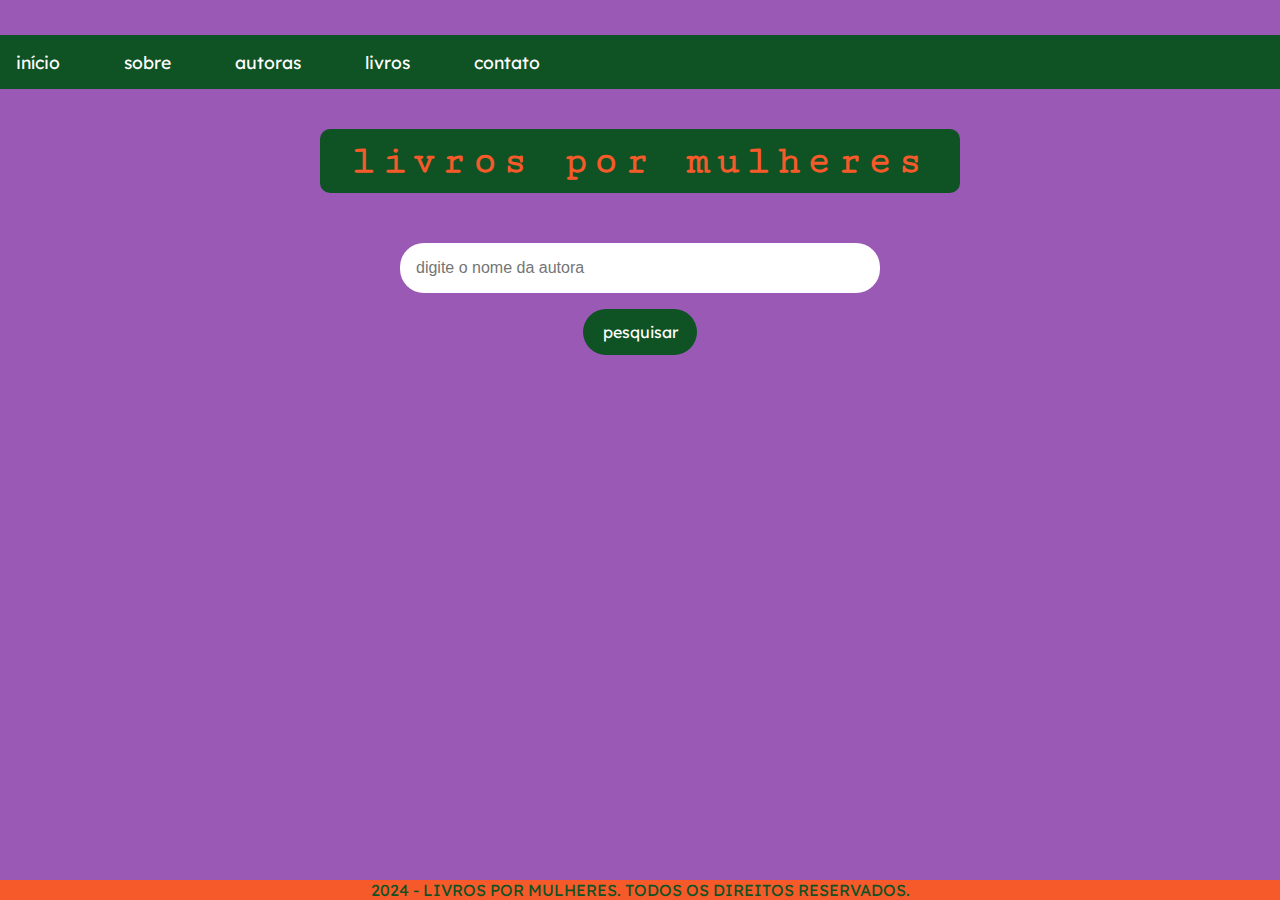
==== index.html @ 4cad2289 "atualização css e links" ====
<!DOCTYPE html>
<html lang="pt-br">
<head>
    <meta charset="UTF-8">
    <meta name="viewport" content="width=device-width, initial-scale=1.0">
    <link rel="stylesheet" href="styles.css">
    <title>Livros por Mulheres</title>
</head>
<body>
    <header>
            <nav>
                <ul class="menu">
                    <li><a href="#inicio">início</a></li>
                    <li><a href="#sobre">sobre</a></li>
                    <li><a href="#autoras">autoras</a></li>
                    <li><a href="#livros">livros</a></li>
                    <li><a href="#contato">contato</a></li>
                </ul>
            </nav>
        </header>
       <h1>livros por mulheres</h1> 
    <main>
        <section>  
            <input type="text" placeholder="digite o nome da autora" id="campo-pesquisa">
            <button onclick="pesquisar()" class="btn-pesquisa">pesquisar</button>
        </section>
        <section class="resultados-pesquisa" id="resultados-pesquisa"> 
        </section>
    </main>
    <footer>
        <p> 2024 - livros por mulheres. todos os direitos reservados.</p>
    </footer>
    <script src="dados.js"></script>
    <script src="app.js"></script>
</body>
</html>
---- styles.css ----
/* Importa as fontes do Google Fonts */
@import url('https://fonts.googleapis.com/css2?family=Cutive+Mono:ital,wght@0,400&display=swap');
@import url('https://fonts.googleapis.com/css2?family=Lexend+Deca:wght@100..900&display=swap');

* {
    margin: 0;
    padding: 0;
    box-sizing: border-box;
}

body {
    font-family: "Cutive mono", sans-serif;
    background-color: #9b59b6;
    display: flex;
    flex-direction: column;
    align-items: center;
    justify-content: center;
    height: 100vh;
    margin: 0;
    padding: 0;
    overflow: hidden;
}

nav {
    background-color: #0f5224;
    width: 100vw; 
    padding: 1rem 0; 
    display: flex;
    justify-content: left;
}

.menu {
    list-style-type: none;
    display: flex;
    gap: 2rem; 
}

.menu li a {
    text-decoration: none;
    color: #fff;
    font-size: 1.1rem;
    font-family: 'Lexend Deca', sans-serif;
    transition: color 0.3s;
    padding: 0.5rem 1rem;
    border-radius: 8px;
}

.menu li a:hover {
    color: #f65a2a; /* Cor de destaque no hover */
}

/* Animação para o título */
h1 {
    font-size: 2.5rem;
    color: #f65a2a;
    background-color: #0f5224;
    width: 50vw;
    text-align: center;
    letter-spacing: 0.4rem;
    padding: 10px;
    border-radius: 10px;
    animation: fadeIn 2s ease;
    margin: auto;
    margin-top: 40px;
    margin-bottom: 50px;
}

/* Transição suave para os botões */
section button, .btn-pesquisa {
    padding: 0.8rem 1.2rem;
    border: none;
    border-radius: 1.5rem;
    background-color: #0f5224;
    color: #fff;
    font-family: 'Lexend Deca';
    font-size: 1rem;
    cursor: pointer;
    transition: background-color 0.3s ease, transform 0.2s ease;
}

section button:hover, .btn-pesquisa:hover {
    background-color: #f65a2a;
    box-shadow: 0 4px 8px rgba(0, 0, 0, 0.2);
    transform: scale(1.05);
}

section {
    display: flex;
    flex-direction: column;
    align-items: center;
    margin-bottom: 3rem;
}

section input {
    width: 30rem;
    border: none;
    padding: 1rem;
    border-radius: 1.5rem;
    margin-bottom: 1rem;
    color: #45474B;
    font-size: 1rem;
    box-sizing: border-box;
}

.resultados-pesquisa {
    width: 60rem;
    height: 46vh;
    overflow-y: auto;
    margin-top: 1rem;
    padding: 1rem;
    border-radius: 0.6rem;
    font-family: 'Lexend Deca';
}

/* Animação de entrada para itens de resultado */
.item-resultado {
    background: #FFFFFF;
    border-radius: 0.6rem;
    padding: 1rem;
    margin-bottom: 1rem;
    box-shadow: 0 2px 4px rgba(0, 0, 0, 0.1);
    opacity: 0;
    transform: translateY(20px);
    animation: slideUp 0.5s forwards;
}

@keyframes slideUp {
    to {
        opacity: 1;
        transform: translateY(0);
    }
}

@keyframes fadeIn {
    from {
        opacity: 0;
    }
    to {
        opacity: 1;
    }
}

.item-resultado h2 {
    font-size: 1.5rem;
    color: #222831;
}

.item-resultado a {
    text-decoration: none;
    color: #f65a2a;
    text-transform: uppercase;
}

.item-resultado a:hover {
    text-decoration: underline;
}

.descricao-meta {
    color: #45474B;
    margin: 0.5rem 0;
    font-family: 'Lexend Deca';
}

footer {
    background-color: #f65a2a;
    color: #0f5224;
    text-align: center;
    padding: 0;
    width: 100%;
    position: absolute;
    bottom: 0;
    font-size: 1rem;
    font-family: 'Lexend Deca', sans-serif;
    text-transform: uppercase;
}

@media (max-width: 768px) {
    h1 {
        font-size: 2rem;
        letter-spacing: 0.2rem;
    }

    section input {
        width: 25rem;
        padding: 0.8rem;
    }

    .resultados-pesquisa {
        width: 40rem;
        height: 40vh;
    }

    .item-resultado h2 {
        font-size: 1.3rem;
    }
}

@media (max-width: 480px) {
    h1 {
        font-size: 1.8rem;
        letter-spacing: 0.1rem;
    }

    section input {
        width: 17rem;
    }

    section button {
        padding: 0.6rem 1rem;
        font-size: 0.9rem;
    }

    .resultados-pesquisa {
        width: 90%;
        height: 50vh;
    }

    .item-resultado h2 {
        font-size: 1.1rem;
    }

    footer {
        font-size: 0.9rem;
    }
}
@media (max-width: 768px) {
    .nav {
        flex-direction: column;
        gap: 1rem;
        align-items: center;
    }
}
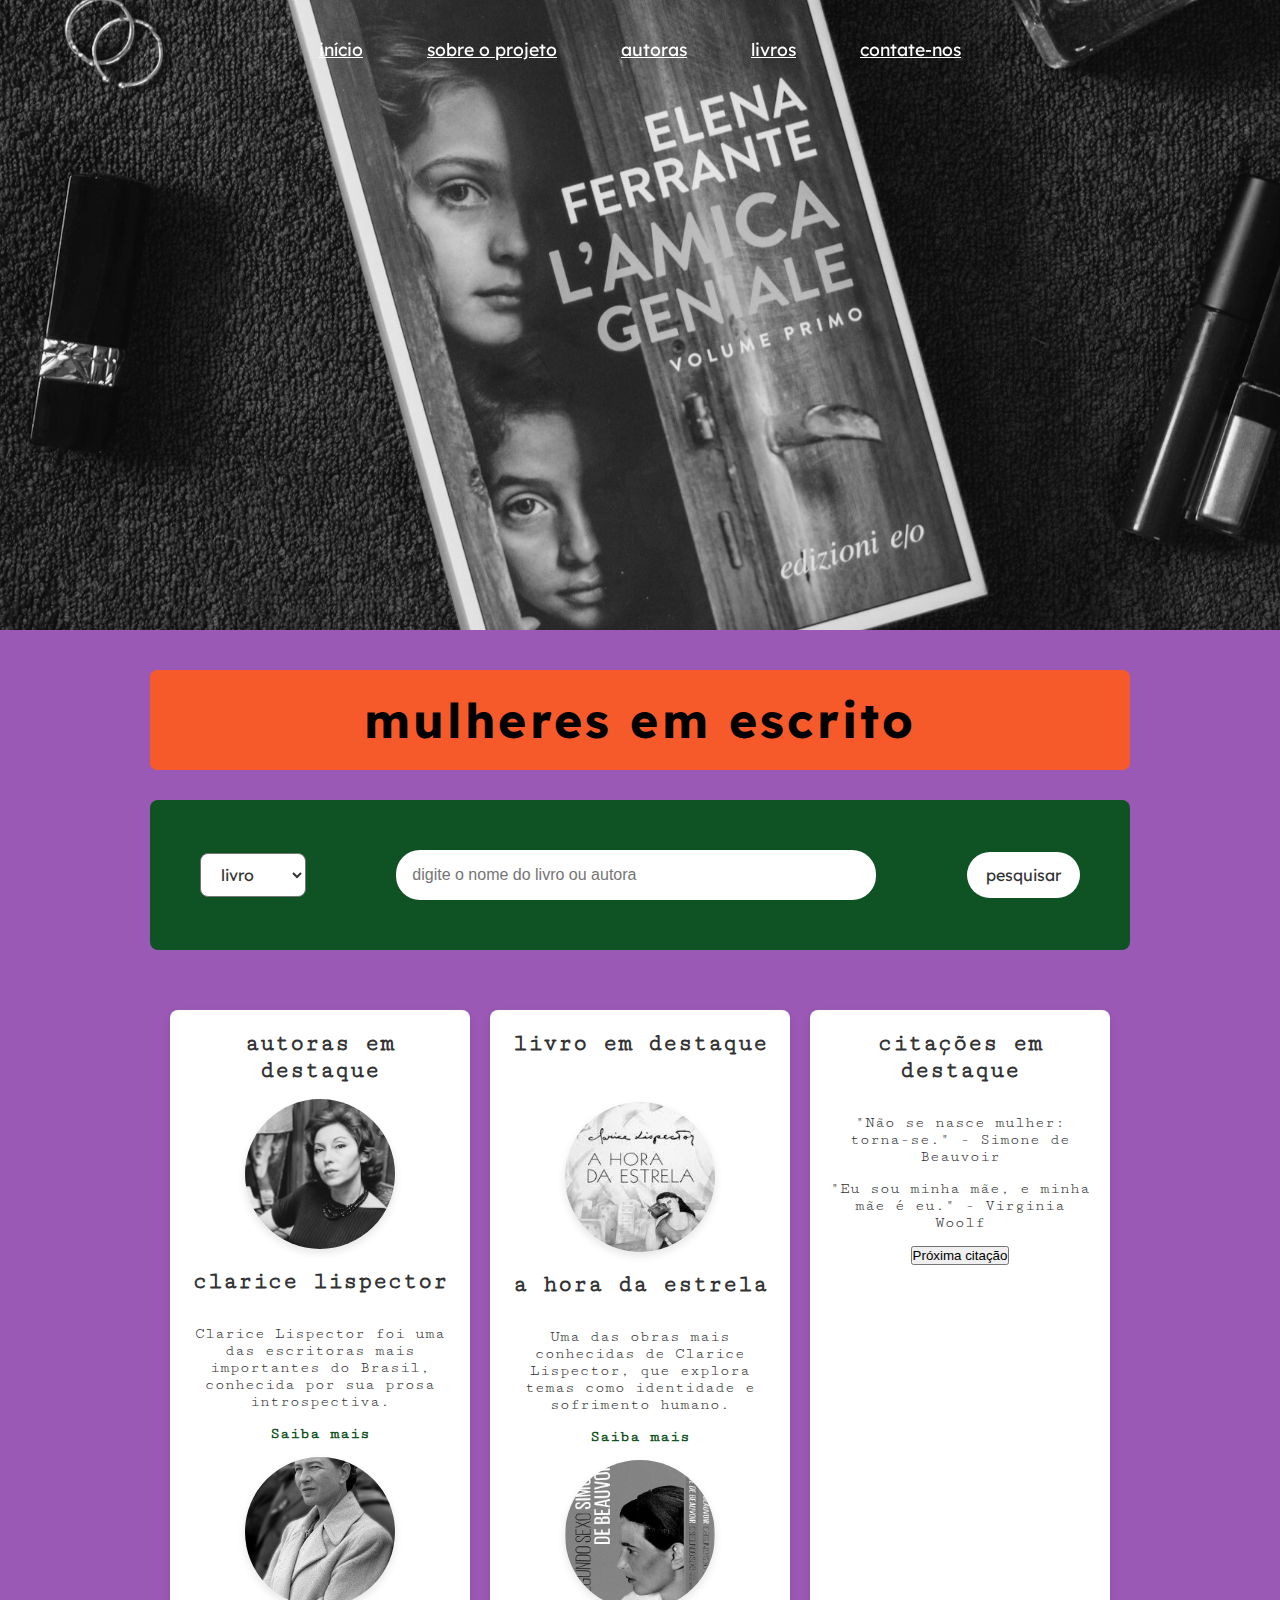
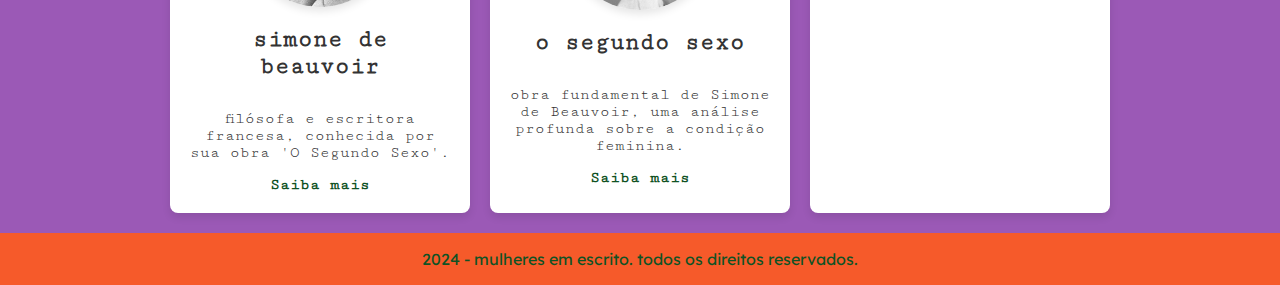
==== commit 31f2d164: "att em css js e html" ====
--- a/index.html
+++ b/index.html
@@ -3,35 +3,93 @@
 <head>
     <meta charset="UTF-8">
     <meta name="viewport" content="width=device-width, initial-scale=1.0">
-    <link rel="stylesheet" href="styles.css">
     <title>Livros por Mulheres</title>
+    <link rel="stylesheet" href="/estilo/styles.css">
 </head>
 <body>
+    <!-- Navegação principal -->
     <header>
-            <nav>
-                <ul class="menu">
-                    <li><a href="#inicio">início</a></li>
-                    <li><a href="#sobre">sobre</a></li>
-                    <li><a href="#autoras">autoras</a></li>
-                    <li><a href="#livros">livros</a></li>
-                    <li><a href="#contato">contato</a></li>
-                </ul>
-            </nav>
-        </header>
-       <h1>livros por mulheres</h1> 
+        <nav>
+            <ul class="menu">
+                <li><a href="#inicio">início</a></li>
+                <li><a href="#sobre">sobre o projeto</a></li>
+                <li><a href="#autoras">autoras</a></li>
+                <li><a href="#livros">livros</a></li>
+                <li><a href="#contato">contate-nos</a></li>
+            </ul>
+        </nav>
+    </header>
+
+    <!-- Seção de imagem de fundo no topo -->
+    <section class="hero">
+    </section>
+
+    <!-- Conteúdo Principal -->
     <main>
-        <section>  
-            <input type="text" placeholder="digite o nome da autora" id="campo-pesquisa">
-            <button onclick="pesquisar()" class="btn-pesquisa">pesquisar</button>
+        <h1>mulheres em escrito</h1>
+
+        <!-- Seção de Pesquisa -->
+        <section class="pesquisa">
+            <select id="tipo-pesquisa" class="select-tipo-pesquisa">
+                <option value="livros">livro</option>
+                <option value="autoras">autora</option>
+            </select>
+            <input type="text" placeholder="digite o nome do livro ou autora" id="campo-pesquisa">
+            <button class="btn-pesquisa">pesquisar</button>
         </section>
-        <section class="resultados-pesquisa" id="resultados-pesquisa"> 
+
+        <!-- Seção Unificada: Autoras, Livros e Citações -->
+        <section class="card-unificada">
+           
+            <div class="card-container">
+                <!-- Autora 1 -->
+                <div class="card-item">
+                    <h2>autoras em destaque</h2>
+                    <img src="/imagens/clarice.jpg" alt="Clarice Lispector" class="autora-img">
+                    <h3>clarice lispector</h3>
+                    <p>Clarice Lispector foi uma das escritoras mais importantes do Brasil, conhecida por sua prosa introspectiva.</p>
+                    <a href="resultados.html?termo=Clarice%20Lispector&tipo=autoras">Saiba mais</a><br>
+
+                    <img src="/imagens/simone.jpg" alt="simone de beauvoir" class="autora-img">
+                    <h3>simone de beauvoir</h3>
+                    <p>filósofa e escritora francesa, conhecida por sua obra 'O Segundo Sexo'.</p>
+                    <a href="https://pt.wikipedia.org/wiki/Simone_de_Beauvoir">Saiba mais</a>
+                    
+                </div>
+
+                <!-- Livro 1 -->
+                <div class="card-item">
+                    <h3>livro em destaque</h3>
+                    <img src="/imagens/a_hora_da_estrela.jpg" alt="A Hora da Estrela" class="livro-img">
+                    <h3>a hora da estrela</h3>
+                    <p>Uma das obras mais conhecidas de Clarice Lispector, que explora temas como identidade e sofrimento humano.</p>
+                    <a href="resultados.html?termo=A%20Hora%20da%20Estrela&tipo=livros">Saiba mais</a> <br>
+                    <img src="/imagens/o_segundo_sexo.jpg" alt="O segundo sexo" class="livro-img">
+                    <h3>o segundo sexo</h3>
+                    <p>obra fundamental de Simone de Beauvoir, uma análise profunda sobre a condição feminina.</p>
+                    <a href="https://pt.wikipedia.org/wiki/O_Segundo_Sexo">Saiba mais</a>
+                </div>
+
+                <!-- Citação 1 -->
+                <div class="card-item">
+                    <h3>citações em destaque</h3>
+                    <p>"Não se nasce mulher: torna-se." - Simone de Beauvoir</p>
+                    <p> "Eu sou minha mãe, e minha mãe é eu." - Virginia Woolf
+                    </p>
+                    <button>Próxima citação</button>
+                </div>
+            </div>
         </section>
     </main>
+
+    <!-- Rodapé -->
     <footer>
-        <p> 2024 - livros por mulheres. todos os direitos reservados.</p>
+        <p>2024 - mulheres em escrito. todos os direitos reservados.</p>
     </footer>
-    <script src="dados.js"></script>
-    <script src="app.js"></script>
+
+    <script src="/js/dados.js"></script>
+    <script src="/js/app.js"></script>
 </body>
 </html>
 
+
--- a/estilo/styles.css
+++ b/estilo/styles.css
@@ -0,0 +1,323 @@
+/* Importa as fontes do Google Fonts */
+/* Importa as fontes do Google Fonts */
+@import url('https://fonts.googleapis.com/css2?family=Cutive+Mono:ital,wght@0,400&display=swap');
+@import url('https://fonts.googleapis.com/css2?family=Lexend+Deca:wght@100..900&display=swap');
+
+:root {
+    --cor00: #9b59b6; /* Roxo */
+    --cor01: #0f5224; /* Verde escuro */
+    --cor02: #f65a2a; /* Laranja */
+    --cor03: #333333; /* Cinza escuro */
+    --cor04: #FFFFFF; /* Branco */
+    --fonte-padrao: 'Lexend Deca', sans-serif;
+}
+
+/* Reset de margens, espaçamentos e box-sizing */
+* {
+    margin: 0;
+    padding: 0;
+    box-sizing: border-box;
+}
+
+/* Corpo da página */
+body {
+    font-family: "Cutive Mono", sans-serif;
+    background-color: var(--cor00);
+    display: flex;
+    flex-direction: column;
+    align-items: center;
+    overflow-x: hidden;
+    padding-top:80px;
+    margin: 0;
+    padding: 0;
+}
+
+/* Seção de imagem de fundo */
+.hero {
+    width: 100%;
+    height: 70vh;
+    background-image: url('/imagens/elena-peb.jpg'); 
+    background-size: cover;
+    background-position: center;
+    display: flex;
+    align-items: center;
+    justify-content: center;
+    color: var(--cor04);
+    text-align: center;
+    margin-top: 0;
+    margin-bottom: 40px;
+    padding-top: 0;
+}
+
+/* Navegação */
+nav {
+    width: 100%;
+    margin: 0;
+    padding: 1rem 0;
+    padding-top: 30px;
+    position: fixed; 
+    top: 0;
+    left: 0;
+    z-index: 1000;
+    display: flex;
+    justify-content: center;
+}
+
+.menu {
+    list-style-type: none;
+    display: flex;
+    gap: 2rem;
+    align-items: center;
+    justify-content: center;
+    margin: 0;
+    padding: 0;
+}
+
+.menu li {
+    display: flex;
+    align-items: center;
+    margin: auto;
+}
+
+.menu li a {
+    text-decoration: underline;
+    color: var(--cor04);
+    font-size: 1.1rem;
+    font-family: var(--fonte-padrao);
+    padding: 0.5rem 1rem;
+    border-radius: 8px;
+}
+
+.menu li a:hover {
+    color: var(--cor01);
+    background-color: var(--cor02);
+}
+
+h1 {
+    font-size: 3rem;
+    font-family: var(--fonte-padrao);
+    letter-spacing: 0.2rem;
+    margin: auto;
+    text-align: center;
+    padding: 20px;
+    background-color: var(--cor02);
+    border-radius: 7px;
+    margin-bottom: 30px;
+}
+
+/* Seção de pesquisa */
+.pesquisa {
+    display: flex;
+    align-items: center;
+    gap: 10px;
+    margin-bottom: 20px;
+    background-color: var(--cor01);
+    padding: 50px;
+    border-radius: 8px;
+}
+
+.select-tipo-pesquisa {
+    padding: 0.6rem 1rem;
+    border-radius: 8px;
+    font-family: var(--fonte-padrao);
+    font-size: 1rem;
+    color: var(--cor03);
+    background-color: var(--cor04);
+    cursor: pointer;
+}
+
+.pesquisa input {
+    width: 30rem;
+    padding: 1rem;
+    border: none;
+    border-radius: 1.5rem;
+    color: var(--cor03);
+    font-size: 1rem;
+    margin: auto;
+}
+
+.btn-pesquisa {
+    padding: 0.8rem 1.2rem;
+    border: none;
+    border-radius: 1.5rem;
+    background-color: var(--cor04);
+    color: var(--cor03);
+    font-family: var(--fonte-padrao);
+    font-size: 1rem;
+    cursor: pointer;
+}
+
+.btn-pesquisa:hover {
+    background-color: var(--cor02);
+}
+
+/* Cards em grade */
+.card-unificada {
+    width: 100%;
+    display: flex;
+    flex-direction: column;
+    align-items: center;
+    margin-top: 40px;
+}
+
+.card-container {
+    display: flex;
+    flex-wrap: wrap;
+    gap: 20px;
+    justify-content: center;
+    padding: 20px;
+    max-width: 1200px;
+    margin: 0 auto;
+}
+
+.card-item {
+    background-color: var(--cor04);
+    color: var(--cor03);
+    padding: 20px;
+    border-radius: 8px;
+    box-shadow: 0 4px 8px rgba(0, 0, 0, 0.1);
+    width: 300px;
+    text-align: center;
+    transition: transform 0.3s, box-shadow 0.3s;
+}
+
+.card-item:hover {
+    transform: translateY(-5px);
+    box-shadow: 0 6px 12px rgba(0, 0, 0, 0.15);
+}
+
+.autora-img, .livro-img {
+    width: 150px;
+    height: 150px;
+    border-radius: 50%;
+    object-fit: cover;
+    margin-bottom: 15px;
+    margin-top: 15px;
+    box-shadow: 0 4px 8px rgba(0, 0, 0, 0.1);
+}
+
+.card-item h3 {
+    font-size: 1.5rem;
+    margin-bottom: 30px;
+    color: var(--cor03);
+}
+
+.card-item p {
+    font-size: 1rem;
+    color: var(--cor03);
+    margin-bottom: 15px;
+}
+
+.card-item a {
+    text-decoration: none;
+    color: var(--cor01);
+    font-weight: bold;
+}
+
+.card-item a:hover {
+    color: var(--cor02);
+}
+
+
+/* Rodapé */
+footer {
+    background-color: var(--cor02);
+    color: var(--cor01);
+    text-align: center;
+    padding: 1rem;
+    width: 100%;
+    font-size: 1rem;
+    font-family: var(--fonte-padrao);
+}
+
+
+/* Responsividade para telas até 768px */
+@media (max-width: 768px) {
+
+    .hero {
+        height: 60vh;
+    }
+    nav {
+        display: flex;
+        justify-content: center; 
+        align-items: center;
+        padding: 1rem 0;
+        background-color: var(--cor01);
+    }
+
+    .menu {
+        display: flex;
+        flex-direction: row;
+        gap: 1rem; 
+        list-style: none;
+        padding: 0;
+        margin: 0;
+    }
+
+    .menu li {
+        text-align: center;
+    }
+
+    .menu li a {
+        font-size: 1rem; 
+        padding: 0.5rem 1rem;
+        text-decoration: none; 
+        color: var(--cor04);
+        border-radius: 5px; 
+        padding: 10px;
+    }
+
+    .menu li a:hover {
+        color: var(--cor04);
+    }
+
+    .pesquisa input {
+        width: 100%;
+    }
+
+    .grade {
+        padding: 10px;
+    }
+
+    .card {
+        max-width: 100%;
+    }
+}
+
+/* Responsividade para telas até 480px */
+@media (max-width: 480px) {
+    h1 {
+        font-size: 1.8rem;
+    }
+
+    .menu li a {
+        font-size: 0.9rem; /* Reduz o tamanho da fonte em telas pequenas */
+        padding: 0.4rem 0.8rem; /* Ajusta o espaçamento interno dos links */
+    }
+
+    nav {
+        padding: 0.8rem 0;
+    }
+
+    .pesquisa input {
+        width: 100%;
+    }
+
+
+    .hero {
+        height: 50vh;
+    }
+
+    .btn-pesquisa {
+        width: 100%;
+    }
+
+    .grade {
+        padding: 5px;
+    }
+
+    .card {
+        padding: 15px;
+    }
+}
+
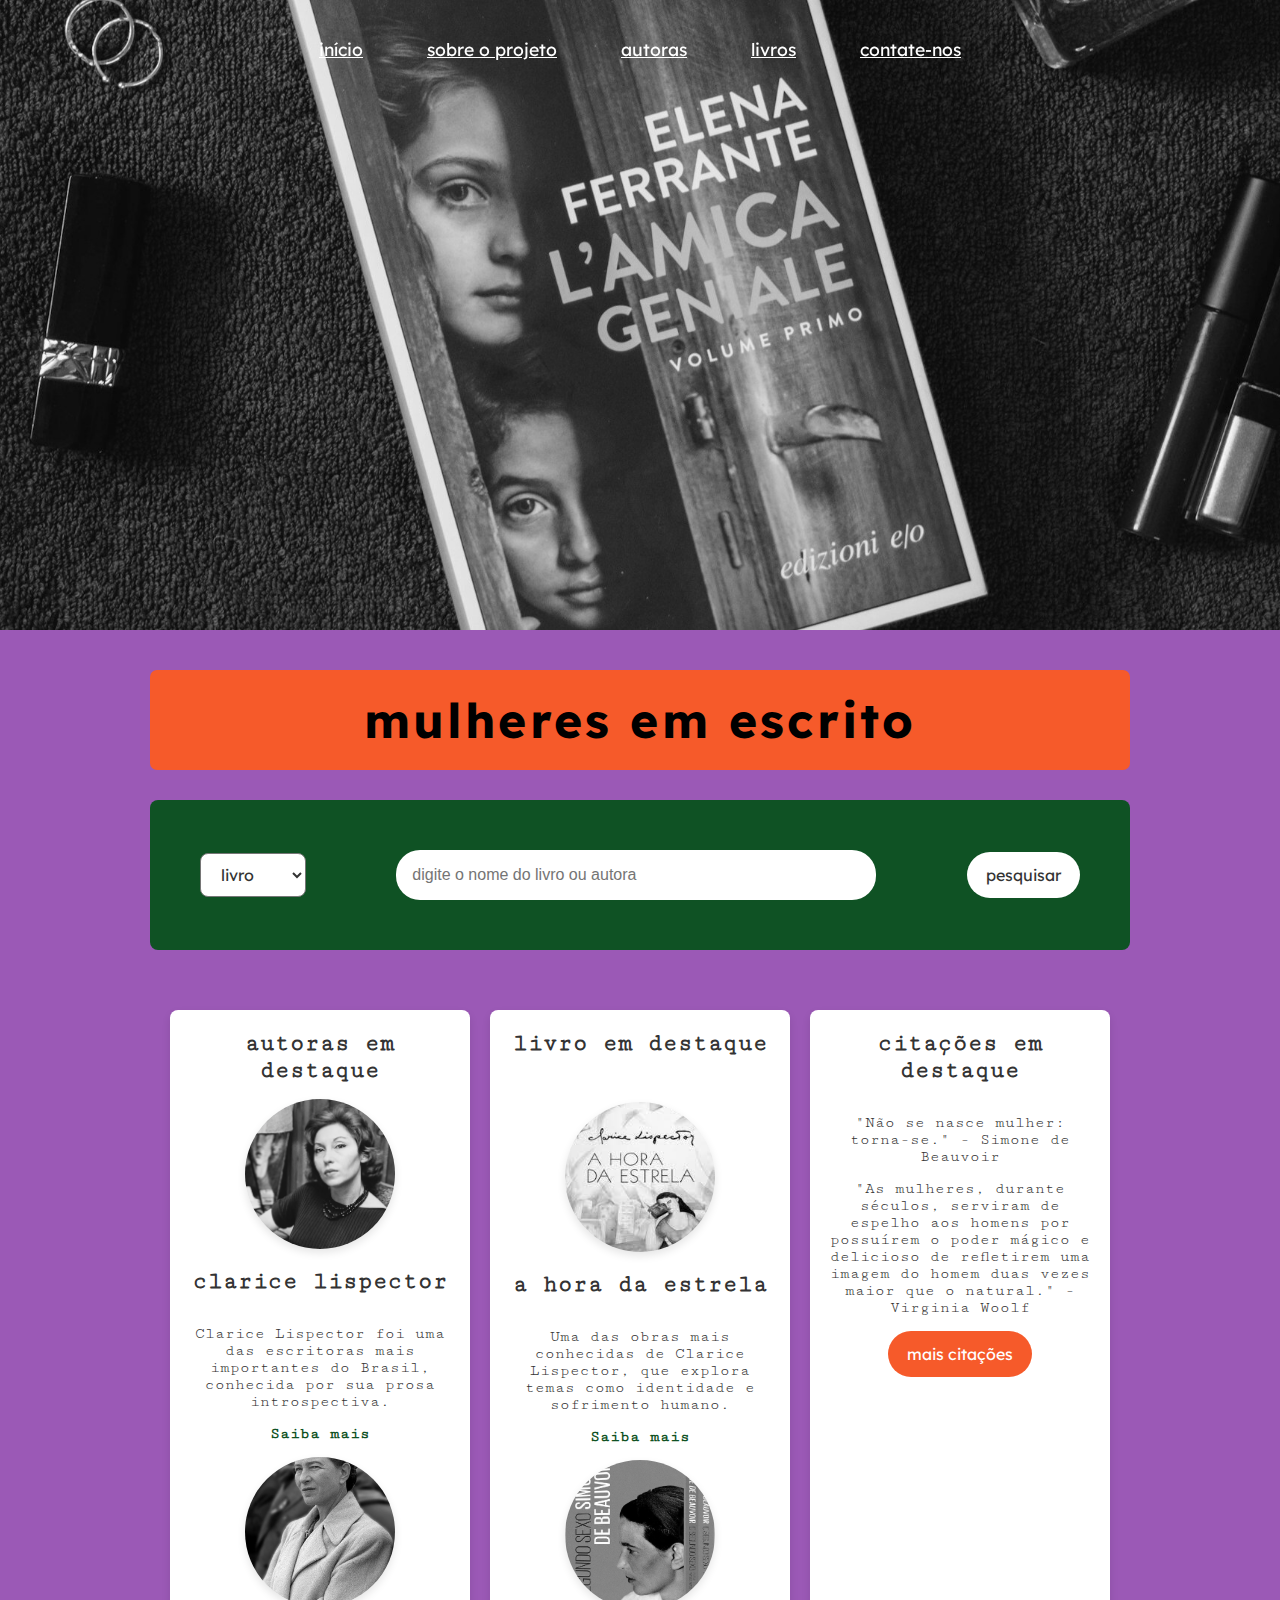
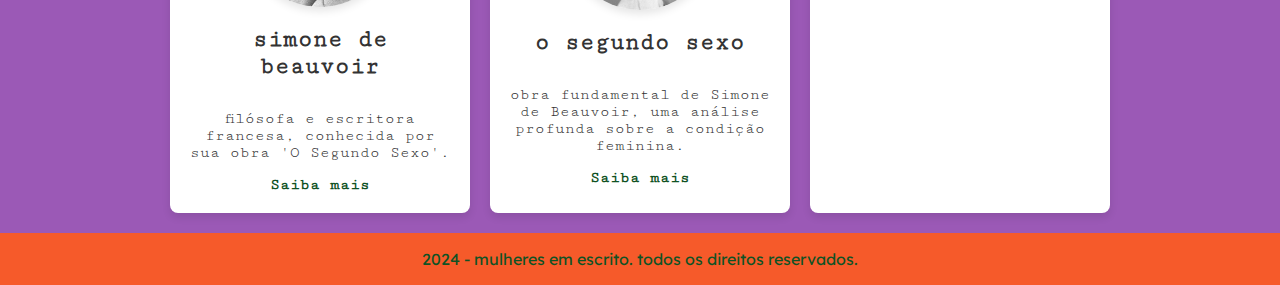
==== commit 36de5533: "novas atts" ====
--- a/index.html
+++ b/index.html
@@ -11,10 +11,10 @@
     <header>
         <nav>
             <ul class="menu">
-                <li><a href="#inicio">início</a></li>
-                <li><a href="#sobre">sobre o projeto</a></li>
-                <li><a href="#autoras">autoras</a></li>
-                <li><a href="#livros">livros</a></li>
+                <li><a href="index.html">início</a></li>
+                <li><a href="sobre.html">sobre o projeto</a></li>
+                <li><a href="autoras.html">autoras</a></li>
+                <li><a href="livros.html">livros</a></li>
                 <li><a href="#contato">contate-nos</a></li>
             </ul>
         </nav>
@@ -35,7 +35,7 @@
                 <option value="autoras">autora</option>
             </select>
             <input type="text" placeholder="digite o nome do livro ou autora" id="campo-pesquisa">
-            <button class="btn-pesquisa">pesquisar</button>
+            <button class="btn-pesquisa" onclick="pesquisar()">pesquisar</button>
         </section>
 
         <!-- Seção Unificada: Autoras, Livros e Citações -->
@@ -74,9 +74,9 @@
                 <div class="card-item">
                     <h3>citações em destaque</h3>
                     <p>"Não se nasce mulher: torna-se." - Simone de Beauvoir</p>
-                    <p> "Eu sou minha mãe, e minha mãe é eu." - Virginia Woolf
+                    <p> "As mulheres, durante séculos, serviram de espelho aos homens por possuírem o poder mágico e delicioso de refletirem uma imagem do homem duas vezes maior que o natural." - Virginia Woolf
                     </p>
-                    <button>Próxima citação</button>
+                    <button>mais citações</button>
                 </div>
             </div>
         </section>
@@ -86,7 +86,7 @@
     <footer>
         <p>2024 - mulheres em escrito. todos os direitos reservados.</p>
     </footer>
-
+    <script src="/js/resultados.js"></script>
     <script src="/js/dados.js"></script>
     <script src="/js/app.js"></script>
 </body>
--- a/estilo/styles.css
+++ b/estilo/styles.css
@@ -1,4 +1,3 @@
-/* Importa as fontes do Google Fonts */
 /* Importa as fontes do Google Fonts */
 @import url('https://fonts.googleapis.com/css2?family=Cutive+Mono:ital,wght@0,400&display=swap');
 @import url('https://fonts.googleapis.com/css2?family=Lexend+Deca:wght@100..900&display=swap');
@@ -218,7 +217,16 @@
     color: var(--cor02);
 }
 
-
+.card-item button {
+    padding: 0.8rem 1.2rem;
+    border: none;
+    border-radius: 1.5rem;
+    background-color: var(--cor02);
+    color: var(--cor04);
+    font-family: var(--fonte-padrao);
+    font-size: 1rem;
+    cursor: pointer;
+}
 /* Rodapé */
 footer {
     background-color: var(--cor02);
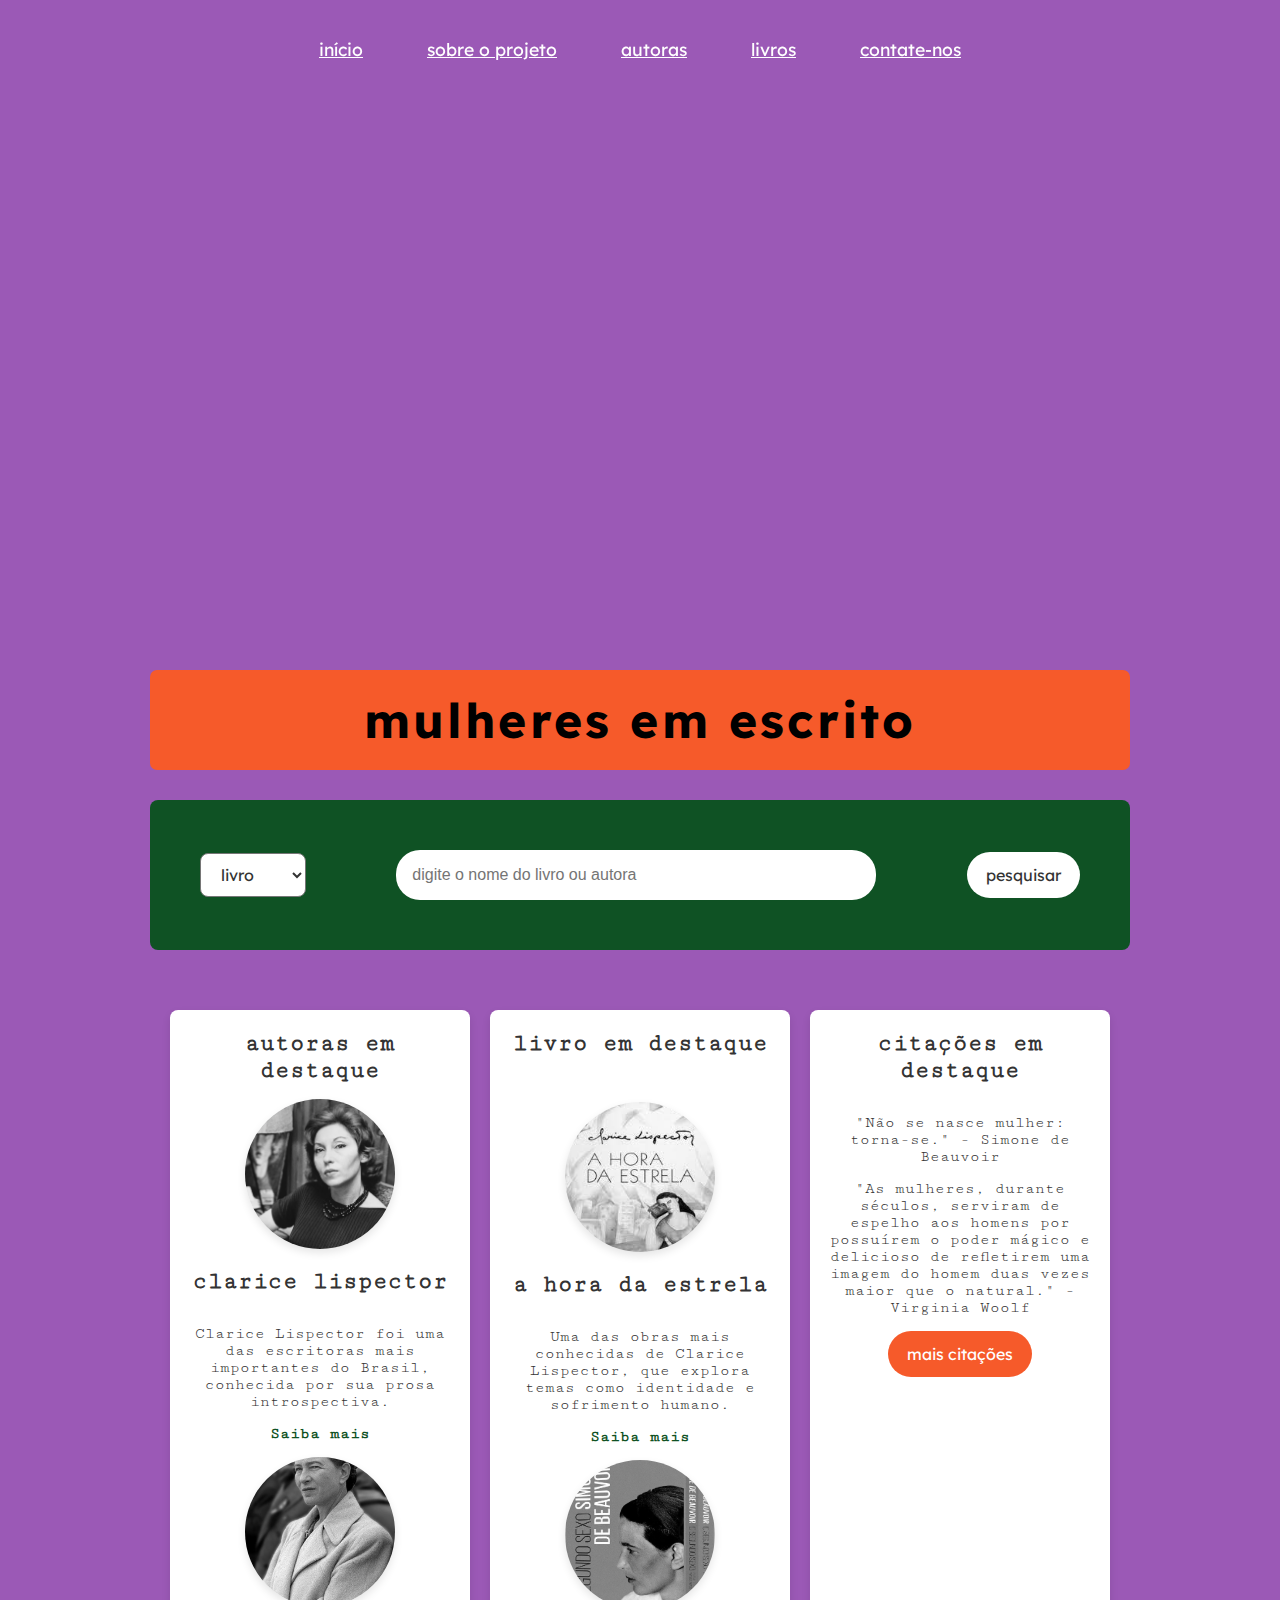
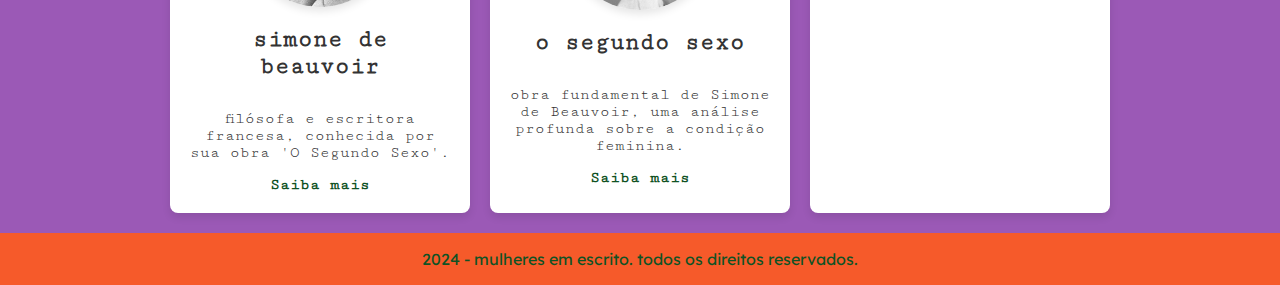
==== commit 05efb02f: "att pages" ====
--- a/index.html
+++ b/index.html
@@ -4,7 +4,7 @@
     <meta charset="UTF-8">
     <meta name="viewport" content="width=device-width, initial-scale=1.0">
     <title>Livros por Mulheres</title>
-    <link rel="stylesheet" href="/estilo/styles.css">
+    <link rel="stylesheet" href="estilo/styles.css">
 </head>
 <body>
     <!-- Navegação principal -->
@@ -45,29 +45,29 @@
                 <!-- Autora 1 -->
                 <div class="card-item">
                     <h2>autoras em destaque</h2>
-                    <img src="/imagens/clarice.jpg" alt="Clarice Lispector" class="autora-img">
+                    <img src="imagens/clarice.jpg" alt="Clarice Lispector" class="autora-img">
                     <h3>clarice lispector</h3>
                     <p>Clarice Lispector foi uma das escritoras mais importantes do Brasil, conhecida por sua prosa introspectiva.</p>
-                    <a href="resultados.html?termo=Clarice%20Lispector&tipo=autoras">Saiba mais</a><br>
+                    <a href="resultados.html?termo=Clarice%20Lispector&tipo=autoras" target="_blank">Saiba mais</a><br>
 
-                    <img src="/imagens/simone.jpg" alt="simone de beauvoir" class="autora-img">
+                    <img src="imagens/simone.jpg" alt="simone de beauvoir" class="autora-img">
                     <h3>simone de beauvoir</h3>
                     <p>filósofa e escritora francesa, conhecida por sua obra 'O Segundo Sexo'.</p>
-                    <a href="https://pt.wikipedia.org/wiki/Simone_de_Beauvoir">Saiba mais</a>
+                    <a href="https://pt.wikipedia.org/wiki/Simone_de_Beauvoir" target="_blank">Saiba mais</a>
                     
                 </div>
 
                 <!-- Livro 1 -->
                 <div class="card-item">
                     <h3>livro em destaque</h3>
-                    <img src="/imagens/a_hora_da_estrela.jpg" alt="A Hora da Estrela" class="livro-img">
+                    <img src="imagens/a_hora_da_estrela.jpg" alt="A Hora da Estrela" class="livro-img">
                     <h3>a hora da estrela</h3>
                     <p>Uma das obras mais conhecidas de Clarice Lispector, que explora temas como identidade e sofrimento humano.</p>
-                    <a href="resultados.html?termo=A%20Hora%20da%20Estrela&tipo=livros">Saiba mais</a> <br>
-                    <img src="/imagens/o_segundo_sexo.jpg" alt="O segundo sexo" class="livro-img">
+                    <a href="resultados.html?termo=A%20Hora%20da%20Estrela&tipo=livros" target="_blank">Saiba mais</a> <br>
+                    <img src="imagens/o_segundo_sexo.jpg" alt="O segundo sexo" class="livro-img">
                     <h3>o segundo sexo</h3>
                     <p>obra fundamental de Simone de Beauvoir, uma análise profunda sobre a condição feminina.</p>
-                    <a href="https://pt.wikipedia.org/wiki/O_Segundo_Sexo">Saiba mais</a>
+                    <a href="https://pt.wikipedia.org/wiki/O_Segundo_Sexo" target="_blank">Saiba mais</a>
                 </div>
 
                 <!-- Citação 1 -->
@@ -86,9 +86,9 @@
     <footer>
         <p>2024 - mulheres em escrito. todos os direitos reservados.</p>
     </footer>
-    <script src="/js/resultados.js"></script>
-    <script src="/js/dados.js"></script>
-    <script src="/js/app.js"></script>
+    <script src="js/resultados.js"></script>
+    <script src="js/dados.js"></script>
+    <script src="js/app.js"></script>
 </body>
 </html>
 
--- a/estilo/styles.css
+++ b/estilo/styles.css
@@ -35,7 +35,7 @@
 .hero {
     width: 100%;
     height: 70vh;
-    background-image: url('/imagens/elena-peb.jpg'); 
+    background-image: url('imagens/elena-peb.jpg'); 
     background-size: cover;
     background-position: center;
     display: flex;
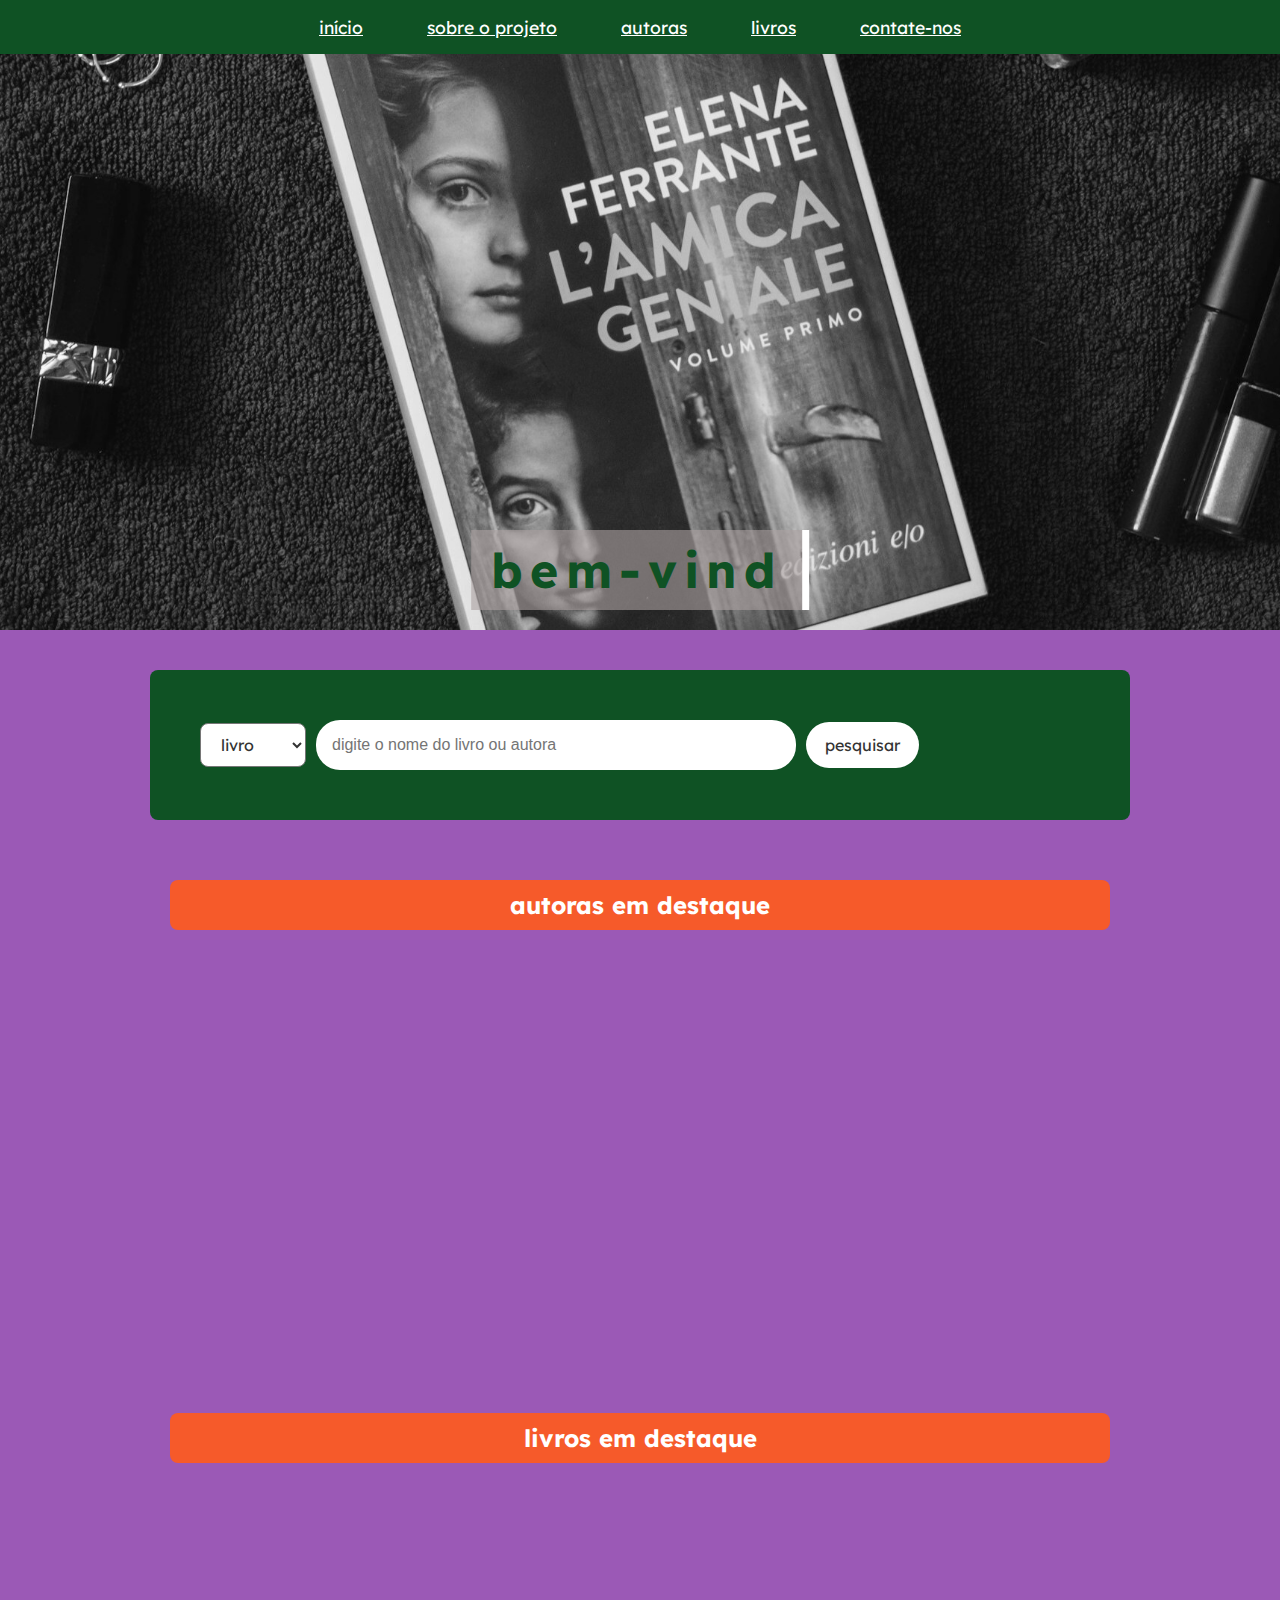
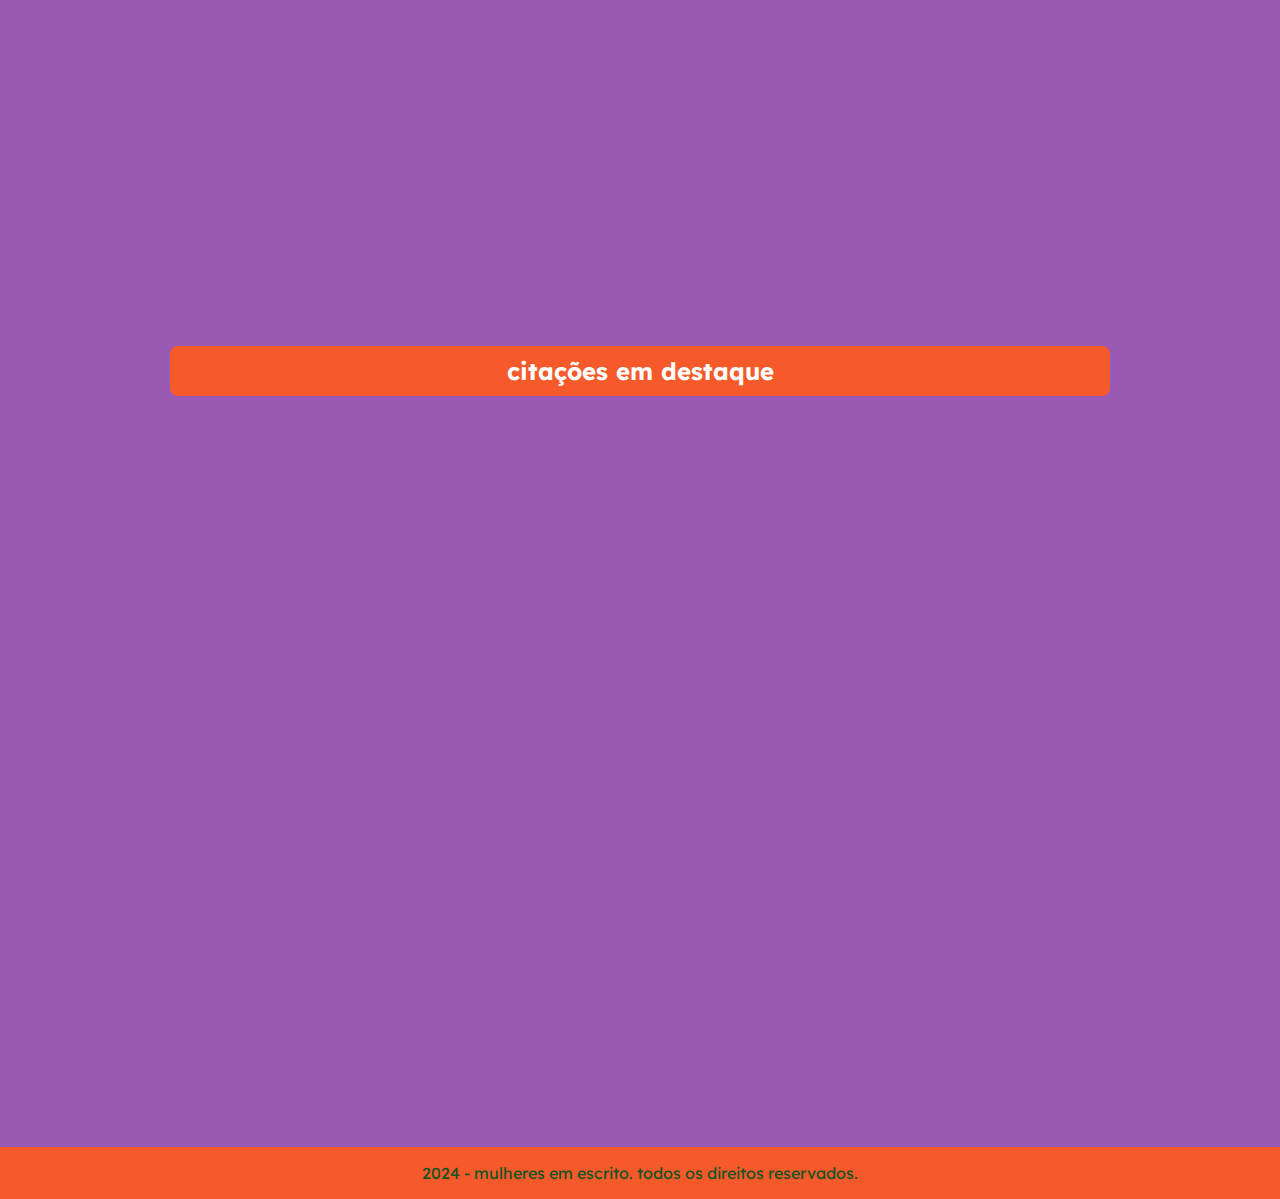
==== commit 62ad3946: "atualizações" ====
--- a/index.html
+++ b/index.html
@@ -1,95 +1,115 @@
 <!DOCTYPE html>
 <html lang="pt-br">
 <head>
-    <meta charset="UTF-8">
-    <meta name="viewport" content="width=device-width, initial-scale=1.0">
-    <title>Livros por Mulheres</title>
-    <link rel="stylesheet" href="estilo/styles.css">
+  <meta charset="UTF-8">
+  <meta name="viewport" content="width=device-width, initial-scale=1.0">
+  <title>Página inicial</title>
+  <link rel="stylesheet" href="estilo/styles.css">
+  <!-- Importação das fontes -->
+  <link rel="stylesheet" href="https://fonts.googleapis.com/css2?family=Cutive+Mono:ital,wght@0,400&display=swap">
+  <link rel="stylesheet" href="https://fonts.googleapis.com/css2?family=Lexend+Deca:wght@100..900&display=swap">
 </head>
 <body>
-    <!-- Navegação principal -->
-    <header>
-        <nav>
-            <ul class="menu">
-                <li><a href="index.html">início</a></li>
-                <li><a href="sobre.html">sobre o projeto</a></li>
-                <li><a href="autoras.html">autoras</a></li>
-                <li><a href="livros.html">livros</a></li>
-                <li><a href="#contato">contate-nos</a></li>
-            </ul>
-        </nav>
-    </header>
+  <!-- Navegação principal -->
+  <header>
+    <nav>
+      <ul class="menu">
+        <li><a href="index.html">início</a></li>
+        <li><a href="sobre.html">sobre o projeto</a></li>
+        <li><a href="autoras.html">autoras</a></li>
+        <li><a href="livros.html">livros</a></li>
+        <li><a href="#contato">contate-nos</a></li>
+      </ul>
+    </nav>
 
-    <!-- Seção de imagem de fundo no topo -->
-    <section class="hero">
+  </header>
+
+  <!-- Seção de imagem de fundo -->
+  <section class="hero">
+    <div class="typewriter">
+        <h1 id="typewriter-text"></h1>
+  </section>
+
+  <!-- Conteúdo Principal -->
+  <main>
+
+    <!-- pesquisa -->
+    <section class="pesquisa">
+      <select id="tipo-pesquisa" class="select-tipo-pesquisa">
+        <option value="livros">livro</option>
+        <option value="autoras">autora</option>
+      </select>
+      <input type="text" placeholder="digite o nome do livro ou autora" id="campo-pesquisa">
+      <button class="btn-pesquisa" onclick="pesquisar()">pesquisar</button>
     </section>
 
-    <!-- Conteúdo Principal -->
-    <main>
-        <h1>mulheres em escrito</h1>
+    <!-- autoras -->
+    <section class="autoras">
+      <h2>autoras em destaque</h2>
+      <div class="card-container">
+        <!--  cards via JavaScript -->
+      </div>
+    </section>
 
-        <!-- Seção de Pesquisa -->
-        <section class="pesquisa">
-            <select id="tipo-pesquisa" class="select-tipo-pesquisa">
-                <option value="livros">livro</option>
-                <option value="autoras">autora</option>
-            </select>
-            <input type="text" placeholder="digite o nome do livro ou autora" id="campo-pesquisa">
-            <button class="btn-pesquisa" onclick="pesquisar()">pesquisar</button>
-        </section>
+    <!-- livros -->
+    <section class="livros">
+      <h2>livros em destaque</h2>
+      <div class="card-container">
+        <!-- cards via JavaScript -->
+      </div>
+    </section>
 
-        <!-- Seção Unificada: Autoras, Livros e Citações -->
-        <section class="card-unificada">
-           
-            <div class="card-container">
-                <!-- Autora 1 -->
-                <div class="card-item">
-                    <h2>autoras em destaque</h2>
-                    <img src="imagens/clarice.jpg" alt="Clarice Lispector" class="autora-img">
-                    <h3>clarice lispector</h3>
-                    <p>Clarice Lispector foi uma das escritoras mais importantes do Brasil, conhecida por sua prosa introspectiva.</p>
-                    <a href="resultados.html?termo=Clarice%20Lispector&tipo=autoras" target="_blank">Saiba mais</a><br>
+    <!-- citações -->
+    <section class="citacoes-container">
+      <h2>citações em destaque</h2>
+      <div class="card-container">
+        <!-- cards via JavaScript -->
+      </div>
+    </section>
+  </main>
 
-                    <img src="imagens/simone.jpg" alt="simone de beauvoir" class="autora-img">
-                    <h3>simone de beauvoir</h3>
-                    <p>filósofa e escritora francesa, conhecida por sua obra 'O Segundo Sexo'.</p>
-                    <a href="https://pt.wikipedia.org/wiki/Simone_de_Beauvoir" target="_blank">Saiba mais</a>
-                    
-                </div>
+  <!-- modal para exibir detalhes -->
+  <div id="modal" class="modal">
+    <div class="modal-content">
+      <span class="close" onclick="fecharModal()">&times;</span>
+      <h2 id="modal-titulo">título</h2>
+      <p id="modal-descricao">descrição detalhada.</p>
+    </div>
+  </div>
 
-                <!-- Livro 1 -->
-                <div class="card-item">
-                    <h3>livro em destaque</h3>
-                    <img src="imagens/a_hora_da_estrela.jpg" alt="A Hora da Estrela" class="livro-img">
-                    <h3>a hora da estrela</h3>
-                    <p>Uma das obras mais conhecidas de Clarice Lispector, que explora temas como identidade e sofrimento humano.</p>
-                    <a href="resultados.html?termo=A%20Hora%20da%20Estrela&tipo=livros" target="_blank">Saiba mais</a> <br>
-                    <img src="imagens/o_segundo_sexo.jpg" alt="O segundo sexo" class="livro-img">
-                    <h3>o segundo sexo</h3>
-                    <p>obra fundamental de Simone de Beauvoir, uma análise profunda sobre a condição feminina.</p>
-                    <a href="https://pt.wikipedia.org/wiki/O_Segundo_Sexo" target="_blank">Saiba mais</a>
-                </div>
+<!-- botão topo -->
+<button id="voltar-topo" title="voltar ao topo">↑</button>
 
-                <!-- Citação 1 -->
-                <div class="card-item">
-                    <h3>citações em destaque</h3>
-                    <p>"Não se nasce mulher: torna-se." - Simone de Beauvoir</p>
-                    <p> "As mulheres, durante séculos, serviram de espelho aos homens por possuírem o poder mágico e delicioso de refletirem uma imagem do homem duas vezes maior que o natural." - Virginia Woolf
-                    </p>
-                    <button>mais citações</button>
-                </div>
-            </div>
-        </section>
-    </main>
+<!-- Seção "Sobre Nós" com imagem e texto lado a lado -->
+<section id="sobre-nos" class="sobre-nos fade-in">
+  <div class="sobre-nos-container">
+    <!-- Área da imagem -->
+    <div class="sobre-nos-imagem">
+      <img src="imagens/women.jpg" alt="Sobre Nós">
+    </div>
+    <!-- Área do texto -->
+    <div class="sobre-nos-texto">
+      <h2>Sobre Nós</h2>
+      <p>
+        Nosso projeto celebra a literatura escrita por mulheres, divulgando obras que inspiram e promovem a diversidade cultural.
+        Descubra histórias e trajetórias que mudaram a forma de ver o mundo.
+      </p>
+      <button onclick="window.location.href='sobre.html'">Sobre o Projeto</button>
+    </div>
+  </div>
+</section>
 
-    <!-- Rodapé -->
-    <footer>
-        <p>2024 - mulheres em escrito. todos os direitos reservados.</p>
-    </footer>
-    <script src="js/resultados.js"></script>
-    <script src="js/dados.js"></script>
-    <script src="js/app.js"></script>
+</main>
+
+  <!-- rodapé -->
+  <footer id="contato">
+    <p>2024 - mulheres em escrito. todos os direitos reservados.</p>
+  </footer>
+
+  <script src="js/app.js"></script>
 </body>
 </html>
 
 
+
+
--- a/estilo/styles.css
+++ b/estilo/styles.css
@@ -3,329 +3,421 @@
 @import url('https://fonts.googleapis.com/css2?family=Lexend+Deca:wght@100..900&display=swap');
 
 :root {
-    --cor00: #9b59b6; /* Roxo */
-    --cor01: #0f5224; /* Verde escuro */
-    --cor02: #f65a2a; /* Laranja */
-    --cor03: #333333; /* Cinza escuro */
-    --cor04: #FFFFFF; /* Branco */
-    --fonte-padrao: 'Lexend Deca', sans-serif;
-}
+  --cor00: #9b59b6; /* Roxo */
+  --cor01: #0f5224; /* Verde escuro */
+  --cor02: #f65a2a; /* Laranja */
+  --cor03: #333333; /* Cinza escuro */
+  --cor04: #FFFFFF; /* Branco */
+  --fonte-padrao: 'Lexend Deca', sans-serif;
+}
+
 
 /* Reset de margens, espaçamentos e box-sizing */
 * {
-    margin: 0;
-    padding: 0;
-    box-sizing: border-box;
+  margin: 0;
+  padding: 0;
+  box-sizing: border-box;
 }
 
 /* Corpo da página */
 body {
-    font-family: "Cutive Mono", sans-serif;
-    background-color: var(--cor00);
-    display: flex;
-    flex-direction: column;
-    align-items: center;
-    overflow-x: hidden;
-    padding-top:80px;
-    margin: 0;
-    padding: 0;
+  font-family: "Cutive Mono", sans-serif;
+  background-color: var(--cor00);
+  display: flex;
+  flex-direction: column;
+  align-items: center;
+  overflow-x: hidden;
+}
+
+/* Navegação */
+header nav {
+  width: 100%;
+  background-color: var(--cor01);
+  padding: 1rem 0;
+  position: fixed;
+  top: 0;
+  left: 0;
+  z-index: 1000;
+  display: flex;
+  justify-content: center;
+}
+
+.menu {
+  list-style: none;
+  display: flex;
+  gap: 2rem;
+  align-items: center;
+}
+
+.menu li a {
+  text-decoration: underline;
+  color: var(--cor04);
+  font-size: 1.1rem;
+  font-family: var(--fonte-padrao);
+  padding: 0.5rem 1rem;
+  border-radius: 8px;
+}
+
+.menu li a:hover {
+  color: var(--cor02);
+  
 }
 
 /* Seção de imagem de fundo */
 .hero {
-    width: 100%;
-    height: 70vh;
-    background-image: url('imagens/elena-peb.jpg'); 
-    background-size: cover;
-    background-position: center;
-    display: flex;
-    align-items: center;
-    justify-content: center;
-    color: var(--cor04);
-    text-align: center;
-    margin-top: 0;
-    margin-bottom: 40px;
-    padding-top: 0;
-}
-
-/* Navegação */
-nav {
-    width: 100%;
-    margin: 0;
-    padding: 1rem 0;
-    padding-top: 30px;
-    position: fixed; 
-    top: 0;
-    left: 0;
-    z-index: 1000;
-    display: flex;
-    justify-content: center;
-}
-
-.menu {
-    list-style-type: none;
-    display: flex;
-    gap: 2rem;
-    align-items: center;
-    justify-content: center;
-    margin: 0;
-    padding: 0;
-}
-
-.menu li {
-    display: flex;
-    align-items: center;
-    margin: auto;
-}
-
-.menu li a {
-    text-decoration: underline;
-    color: var(--cor04);
-    font-size: 1.1rem;
-    font-family: var(--fonte-padrao);
-    padding: 0.5rem 1rem;
-    border-radius: 8px;
-}
-
-.menu li a:hover {
-    color: var(--cor01);
-    background-color: var(--cor02);
-}
-
-h1 {
-    font-size: 3rem;
-    font-family: var(--fonte-padrao);
-    letter-spacing: 0.2rem;
-    margin: auto;
-    text-align: center;
-    padding: 20px;
-    background-color: var(--cor02);
-    border-radius: 7px;
-    margin-bottom: 30px;
+  position: relative;
+  width: 100%;
+  height: 70vh;
+  background-image: url('../imagens/elena-peb.jpg');
+  background-size: cover;
+  background-position: center;
+
+}
+
+.hero h1 {
+  position: absolute;
+  bottom: 20px;             
+  left: 50%;
+  transform: translateX(-50%);
+  color: var(--cor01);
+  font-size: 3rem;
+  font-family: var(--fonte-padrao);
+  overflow: hidden;               
+  border-right: 0.15em solid var(--cor04); 
+  white-space: nowrap;             
+  letter-spacing: 0.15em;
+  background-color: rgba(172, 162, 162, 0.6);
+  padding: 10px 20px;
+  animation: caret 0.75s steps(1) infinite;
+}
+
+/* Animação do cursor (piscar) */
+@keyframes caret {
+  50% { border-color: transparent; }
 }
 
 /* Seção de pesquisa */
 .pesquisa {
-    display: flex;
-    align-items: center;
-    gap: 10px;
-    margin-bottom: 20px;
-    background-color: var(--cor01);
-    padding: 50px;
-    border-radius: 8px;
+  display: flex;
+  align-items: center;
+  gap: 10px;
+  margin: 40px 0;
+  background-color: var(--cor01);
+  padding: 50px;
+  border-radius: 8px;
 }
 
 .select-tipo-pesquisa {
-    padding: 0.6rem 1rem;
-    border-radius: 8px;
-    font-family: var(--fonte-padrao);
-    font-size: 1rem;
-    color: var(--cor03);
-    background-color: var(--cor04);
-    cursor: pointer;
+  padding: 0.6rem 1rem;
+  border-radius: 8px;
+  font-family: var(--fonte-padrao);
+  font-size: 1rem;
+  color: var(--cor03);
+  background-color: var(--cor04);
+  cursor: pointer;
 }
 
 .pesquisa input {
-    width: 30rem;
-    padding: 1rem;
-    border: none;
-    border-radius: 1.5rem;
-    color: var(--cor03);
-    font-size: 1rem;
-    margin: auto;
+  width: 30rem;
+  padding: 1rem;
+  border: none;
+  border-radius: 1.5rem;
+  color: var(--cor03);
+  font-size: 1rem;
 }
 
 .btn-pesquisa {
-    padding: 0.8rem 1.2rem;
-    border: none;
-    border-radius: 1.5rem;
-    background-color: var(--cor04);
-    color: var(--cor03);
-    font-family: var(--fonte-padrao);
-    font-size: 1rem;
-    cursor: pointer;
+  padding: 0.8rem 1.2rem;
+  border: none;
+  border-radius: 1.5rem;
+  background-color: var(--cor04);
+  color: var(--cor03);
+  font-family: var(--fonte-padrao);
+  font-size: 1rem;
+  cursor: pointer;
+  transition: background-color 0.3s ease;
 }
 
 .btn-pesquisa:hover {
-    background-color: var(--cor02);
-}
-
-/* Cards em grade */
-.card-unificada {
-    width: 100%;
-    display: flex;
-    flex-direction: column;
-    align-items: center;
-    margin-top: 40px;
+  background-color: var(--cor02);
+}
+
+/* Seções para Autoras, Livros e Citações */
+.autoras, .livros, .citacoes-container {
+  width: 100%;
+  padding: 20px;
+  margin-bottom: 40px;
+}
+
+.autoras h2, .livros h2, .citacoes-container h2 {
+  text-align: center;
+  margin-bottom: 20px;
+  font-family: var(--fonte-padrao);
+  color: var(--cor04);
+  background-color: var(--cor02);
+  padding: 10px;
+  border-radius: 8px;
 }
 
 .card-container {
-    display: flex;
-    flex-wrap: wrap;
-    gap: 20px;
-    justify-content: center;
-    padding: 20px;
-    max-width: 1200px;
-    margin: 0 auto;
-}
-
+  display: flex;
+  flex-wrap: wrap;
+  gap: 20px;
+  justify-content: center;
+  max-width: 1200px;
+  margin: 0 auto;
+}
+
+/* Cards */
 .card-item {
-    background-color: var(--cor04);
-    color: var(--cor03);
-    padding: 20px;
-    border-radius: 8px;
-    box-shadow: 0 4px 8px rgba(0, 0, 0, 0.1);
-    width: 300px;
-    text-align: center;
-    transition: transform 0.3s, box-shadow 0.3s;
+  background-color: var(--cor04);
+  color: var(--cor03);
+  padding: 20px;
+  border-radius: 8px;
+  box-shadow: 0 4px 8px rgba(0,0,0,0.1);
+  width: 300px;
+  text-align: center;
+  transition: transform 0.4s ease, box-shadow 0.4s ease;
+  cursor: pointer;
+  position: relative;
 }
 
 .card-item:hover {
-    transform: translateY(-5px);
-    box-shadow: 0 6px 12px rgba(0, 0, 0, 0.15);
+  transform: translateY(-10px) scale(1.02);
+  box-shadow: 0 18px 24px rgba(0, 0, 0, 0.2);
+}
+
+.card-item.animar.visivel:hover {
+  transform: translateY(-10px) scale(1.02) !important;
+  box-shadow: 0 18px 24px rgba(0, 0, 0, 0.2) !important;
 }
 
 .autora-img, .livro-img {
-    width: 150px;
-    height: 150px;
-    border-radius: 50%;
-    object-fit: cover;
-    margin-bottom: 15px;
-    margin-top: 15px;
-    box-shadow: 0 4px 8px rgba(0, 0, 0, 0.1);
+  width: 150px;
+  height: 150px;
+  border-radius: 50%;
+  object-fit: cover;
+  margin: 15px auto;
+  box-shadow: 0 4px 8px rgba(0,0,0,0.1);
 }
 
 .card-item h3 {
-    font-size: 1.5rem;
-    margin-bottom: 30px;
-    color: var(--cor03);
+  font-size: 1.5rem;
+  margin-bottom: 15px;
+  color: var(--cor03);
 }
 
 .card-item p {
-    font-size: 1rem;
-    color: var(--cor03);
-    margin-bottom: 15px;
+  font-size: 1rem;
+  color: var(--cor03);
+  margin-bottom: 15px;
 }
 
 .card-item a {
-    text-decoration: none;
-    color: var(--cor01);
-    font-weight: bold;
+  text-decoration: none;
+  color: var(--cor01);
+  font-weight: bold;
 }
 
 .card-item a:hover {
-    color: var(--cor02);
+  color: var(--cor02);
 }
 
 .card-item button {
-    padding: 0.8rem 1.2rem;
-    border: none;
-    border-radius: 1.5rem;
-    background-color: var(--cor02);
-    color: var(--cor04);
-    font-family: var(--fonte-padrao);
-    font-size: 1rem;
-    cursor: pointer;
+  padding: 0.8rem 1.2rem;
+  border: none;
+  border-radius: 1.5rem;
+  background-color: var(--cor02);
+  color: var(--cor04);
+  font-family: var(--fonte-padrao);
+  font-size: 1rem;
+  cursor: pointer;
+}
+
+/* Modal */
+.modal {
+  display: none;
+  position: fixed;
+  top: 0;
+  left: 0;
+  width: 100%;
+  height: 100%;
+  background: rgba(0,0,0,0.6);
+  justify-content: center;
+  align-items: center;
+  z-index: 2000;
+}
+
+.modal-content {
+  background: var(--cor04);
+  padding: 20px;
+  border-radius: 4px;
+  max-width: 500px;
+  width: 90%;
+  text-align: center;
+}
+
+.close {
+  cursor: pointer;
+  float: right;
+  font-size: 1.5rem;
+}
+
+/* Animações */
+.animar {
+  opacity: 0;
+  transform: translateY(20px);
+  transition: opacity 0.5s, transform 0.5s;
+}
+
+.animar.visivel {
+  opacity: 1;
+  transform: translateY(0);
+}
+
+/* botão topo */
+#voltar-topo {
+  position: fixed;
+  bottom: 20px;
+  right: 20px;
+  background-color: var(--cor02);
+  color: var(--cor04);
+  border: none;
+  border-radius: 50%;
+  width: 50px;
+  height: 50px;
+  font-size: 1.5rem;
+  cursor: pointer;
+  opacity: 0;
+  visibility: hidden;
+  transition: opacity 0.3s ease, visibility 0.3s ease;
+  z-index: 1500;
+}
+
+#voltar-topo.show {
+  opacity: 1;
+  visibility: visible;
+}
+
+#voltar-topo:hover {
+  background-color: var(--cor01);
+}
+
+/* --- Seção "Sobre Nós" com Imagem e Texto Lado a Lado --- */
+.sobre-nos {
+  background-color: rgba(0, 0, 0, 0.7);  /* Fundo semitransparente para bom contraste */
+  color: var(--cor04);
+  padding: 40px 20px;
+  margin: 40px auto;
+  max-width: 1000px;
+  border-radius: 8px;
+}
+
+.sobre-nos-container {
+  display: flex;
+  align-items: center;
+  justify-content: center;
+  gap: 20px;
+}
+
+.sobre-nos-imagem img {
+  width: 300px;   /* Ajuste conforme necessário */
+  height: auto;
+  border-radius: 8px;
+  object-fit: cover;
+}
+
+.sobre-nos-texto {
+  flex: 1;  /* Ocupa o espaço restante */
+}
+
+.sobre-nos-texto h2 {
+  font-size: 2rem;
+  margin-bottom: 20px;
+}
+
+.sobre-nos-texto p {
+  font-size: 1.1rem;
+  margin-bottom: 20px;
+}
+
+.sobre-nos-texto button {
+  padding: 10px 20px;
+  border: none;
+  background-color: var(--cor02);
+  color: var(--cor04);
+  font-size: 1rem;
+  cursor: pointer;
+  border-radius: 5px;
+  transition: background-color 0.3s;
+}
+
+.sobre-nos-texto button:hover {
+  background-color: var(--cor01);
+}
+
+
+.fade-in {
+  opacity: 0;
+  transform: translateY(20px);
+  transition: opacity 0.6s ease-out, transform 0.6s ease-out;
+}
+
+.fade-in.visible {
+  opacity: 1;
+  transform: translateY(0);
 }
 /* Rodapé */
 footer {
-    background-color: var(--cor02);
-    color: var(--cor01);
-    text-align: center;
-    padding: 1rem;
-    width: 100%;
-    font-size: 1rem;
-    font-family: var(--fonte-padrao);
-}
-
+  background-color: var(--cor02);
+  color: var(--cor01);
+  text-align: center;
+  padding: 1rem;
+  width: 100%;
+  font-size: 1rem;
+  font-family: var(--fonte-padrao);
+}
 
 /* Responsividade para telas até 768px */
 @media (max-width: 768px) {
-
-    .hero {
-        height: 60vh;
-    }
-    nav {
-        display: flex;
-        justify-content: center; 
-        align-items: center;
-        padding: 1rem 0;
-        background-color: var(--cor01);
-    }
-
-    .menu {
-        display: flex;
-        flex-direction: row;
-        gap: 1rem; 
-        list-style: none;
-        padding: 0;
-        margin: 0;
-    }
-
-    .menu li {
-        text-align: center;
-    }
-
-    .menu li a {
-        font-size: 1rem; 
-        padding: 0.5rem 1rem;
-        text-decoration: none; 
-        color: var(--cor04);
-        border-radius: 5px; 
-        padding: 10px;
-    }
-
-    .menu li a:hover {
-        color: var(--cor04);
-    }
-
-    .pesquisa input {
-        width: 100%;
-    }
-
-    .grade {
-        padding: 10px;
-    }
-
-    .card {
-        max-width: 100%;
-    }
+  .hero {
+    height: 60vh;
+  }
+  .menu {
+    flex-direction: row;
+    gap: 1rem;
+  }
+  .menu li a {
+    font-size: 1rem;
+    padding: 10px;
+  }
+  .pesquisa input {
+    width: 100%;
+  }
 }
 
 /* Responsividade para telas até 480px */
 @media (max-width: 480px) {
-    h1 {
-        font-size: 1.8rem;
-    }
-
-    .menu li a {
-        font-size: 0.9rem; /* Reduz o tamanho da fonte em telas pequenas */
-        padding: 0.4rem 0.8rem; /* Ajusta o espaçamento interno dos links */
-    }
-
-    nav {
-        padding: 0.8rem 0;
-    }
-
-    .pesquisa input {
-        width: 100%;
-    }
-
-
-    .hero {
-        height: 50vh;
-    }
-
-    .btn-pesquisa {
-        width: 100%;
-    }
-
-    .grade {
-        padding: 5px;
-    }
-
-    .card {
-        padding: 15px;
-    }
-}
-
+  .hero {
+    height: 50vh;
+  }
+  .btn-pesquisa {
+    width: 100%;
+  }
+  main h1 {
+    font-size: 1.8rem;
+  }
+  .card-item {
+    width: 90%;
+  }
+}
+
+@media (max-width: 768px) {
+  .sobre-nos-container {
+    flex-direction: column;
+  }
+  .sobre-nos-imagem img {
+    width: 80%;
+    max-width: 300px;
+  }
+}
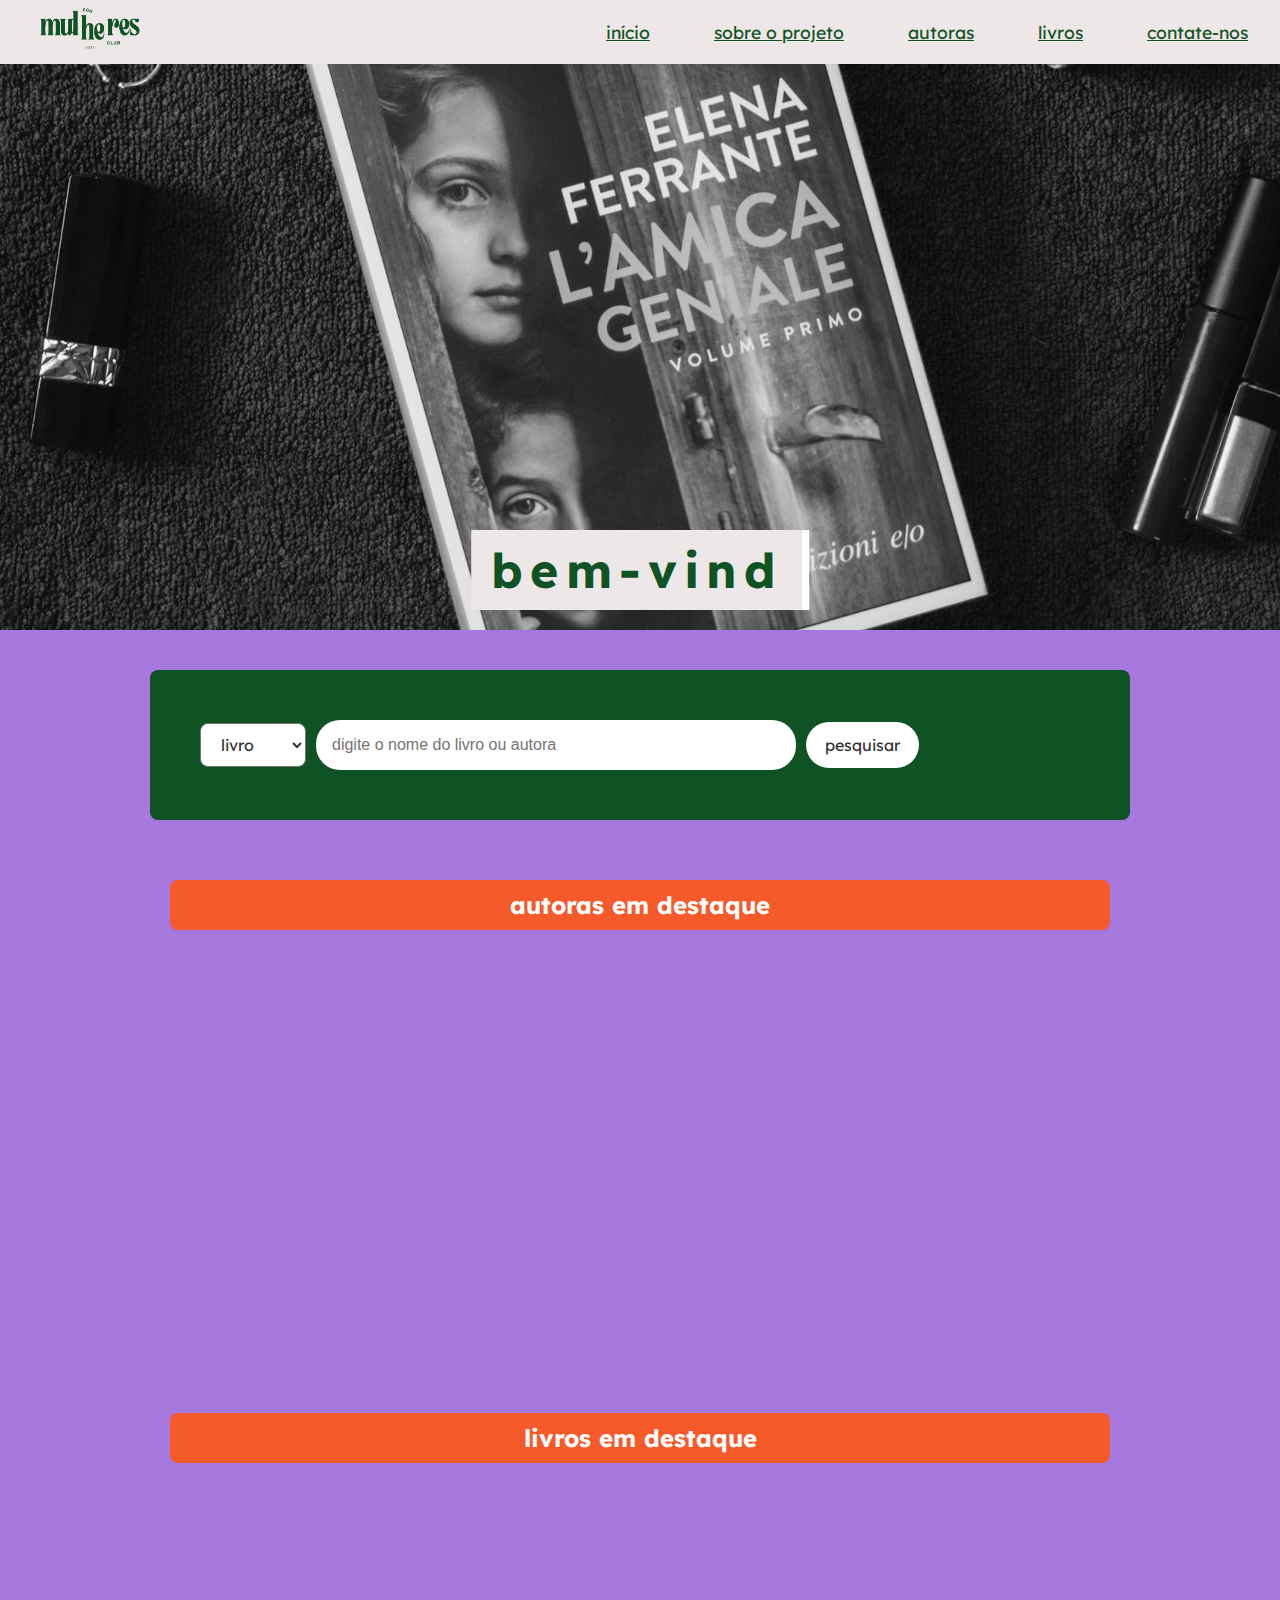
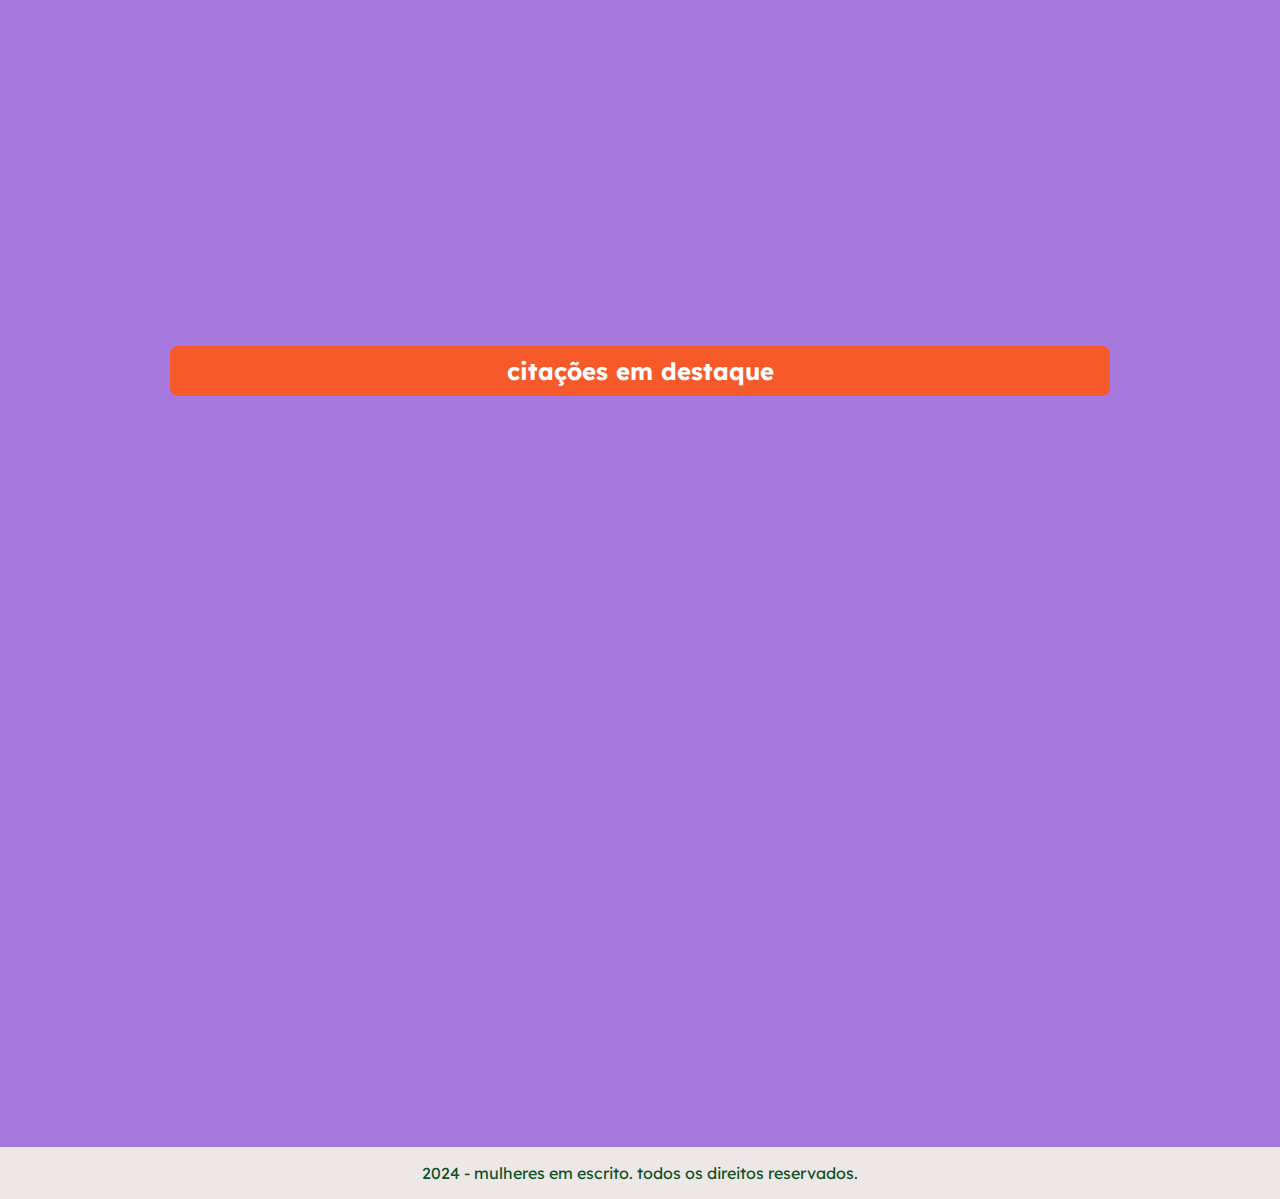
==== commit ab3f0347: "att" ====
--- a/index.html
+++ b/index.html
@@ -13,6 +13,11 @@
   <!-- Navegação principal -->
   <header>
     <nav>
+      <div class="logo-container">
+        <a href="index.html">
+          <img src="/imagens/logo.png" alt="Logo do Site" class="logo">
+        </a>
+      </div>
       <ul class="menu">
         <li><a href="index.html">início</a></li>
         <li><a href="sobre.html">sobre o projeto</a></li>
@@ -30,7 +35,7 @@
         <h1 id="typewriter-text"></h1>
   </section>
 
-  <!-- Conteúdo Principal -->
+  <!-- conteúdo principal -->
   <main>
 
     <!-- pesquisa -->
@@ -80,7 +85,7 @@
 <!-- botão topo -->
 <button id="voltar-topo" title="voltar ao topo">↑</button>
 
-<!-- Seção "Sobre Nós" com imagem e texto lado a lado -->
+<!-- Seção "Sobre Nós" -->
 <section id="sobre-nos" class="sobre-nos fade-in">
   <div class="sobre-nos-container">
     <!-- Área da imagem -->
@@ -89,12 +94,11 @@
     </div>
     <!-- Área do texto -->
     <div class="sobre-nos-texto">
-      <h2>Sobre Nós</h2>
+      <h2>sobre nós</h2>
       <p>
-        Nosso projeto celebra a literatura escrita por mulheres, divulgando obras que inspiram e promovem a diversidade cultural.
-        Descubra histórias e trajetórias que mudaram a forma de ver o mundo.
+        nosso projeto celebra a literatura escrita por mulheres, divulgando obras que inspiram e promovem a diversidade cultural. descubra histórias e trajetórias que mudaram a forma de ver o mundo.
       </p>
-      <button onclick="window.location.href='sobre.html'">Sobre o Projeto</button>
+      <button onclick="window.location.href='sobre.html'">saiba mais</button>
     </div>
   </div>
 </section>
--- a/estilo/styles.css
+++ b/estilo/styles.css
@@ -2,12 +2,13 @@
 @import url('https://fonts.googleapis.com/css2?family=Cutive+Mono:ital,wght@0,400&display=swap');
 @import url('https://fonts.googleapis.com/css2?family=Lexend+Deca:wght@100..900&display=swap');
 
-:root {
-  --cor00: #9b59b6; /* Roxo */
-  --cor01: #0f5224; /* Verde escuro */
-  --cor02: #f65a2a; /* Laranja */
-  --cor03: #333333; /* Cinza escuro */
-  --cor04: #FFFFFF; /* Branco */
+  :root {
+    --cor00: #a678de; /* Roxo suave */
+    --cor01: #0f5224; /* Verde escuro */
+    --cor02: #f65a2a; /* Laranja para CTAs */
+    --cor03: #333333; /* Cinza escuro para textos */
+    --cor04: #FFFFFF; /* Branco para fundo */
+    --cor05: #ede7e7; 
   --fonte-padrao: 'Lexend Deca', sans-serif;
 }
 
@@ -31,15 +32,25 @@
 
 /* Navegação */
 header nav {
+  display: flex;
+  align-items: center;
+  justify-content: space-between;
   width: 100%;
-  background-color: var(--cor01);
-  padding: 1rem 0;
+  background-color: var(--cor05);
+  padding: 0.3rem 1rem;
   position: fixed;
   top: 0;
   left: 0;
   z-index: 1000;
-  display: flex;
-  justify-content: center;
+}
+
+.logo-container {
+  margin-left: 20px;
+}
+
+.logo-container .logo {
+  max-height: 50px; 
+  height: auto;
 }
 
 .menu {
@@ -51,7 +62,7 @@
 
 .menu li a {
   text-decoration: underline;
-  color: var(--cor04);
+  color: var(--cor01);
   font-size: 1.1rem;
   font-family: var(--fonte-padrao);
   padding: 0.5rem 1rem;
@@ -86,7 +97,7 @@
   border-right: 0.15em solid var(--cor04); 
   white-space: nowrap;             
   letter-spacing: 0.15em;
-  background-color: rgba(172, 162, 162, 0.6);
+  background-color: var(--cor05);
   padding: 10px 20px;
   animation: caret 0.75s steps(1) infinite;
 }
@@ -170,7 +181,7 @@
 
 /* Cards */
 .card-item {
-  background-color: var(--cor04);
+  background-color: var(--cor05);
   color: var(--cor03);
   padding: 20px;
   border-radius: 8px;
@@ -303,9 +314,9 @@
   background-color: var(--cor01);
 }
 
-/* --- Seção "Sobre Nós" com Imagem e Texto Lado a Lado --- */
+/* --- seção "sobre nós"  --- */
 .sobre-nos {
-  background-color: rgba(0, 0, 0, 0.7);  /* Fundo semitransparente para bom contraste */
+  background-color: rgba(0, 0, 0, 0.7); 
   color: var(--cor04);
   padding: 40px 20px;
   margin: 40px auto;
@@ -321,14 +332,14 @@
 }
 
 .sobre-nos-imagem img {
-  width: 300px;   /* Ajuste conforme necessário */
+  width: 300px;  
   height: auto;
   border-radius: 8px;
   object-fit: cover;
 }
 
 .sobre-nos-texto {
-  flex: 1;  /* Ocupa o espaço restante */
+  flex: 1; 
 }
 
 .sobre-nos-texto h2 {
@@ -369,7 +380,7 @@
 }
 /* Rodapé */
 footer {
-  background-color: var(--cor02);
+  background-color: var(--cor05);
   color: var(--cor01);
   text-align: center;
   padding: 1rem;
